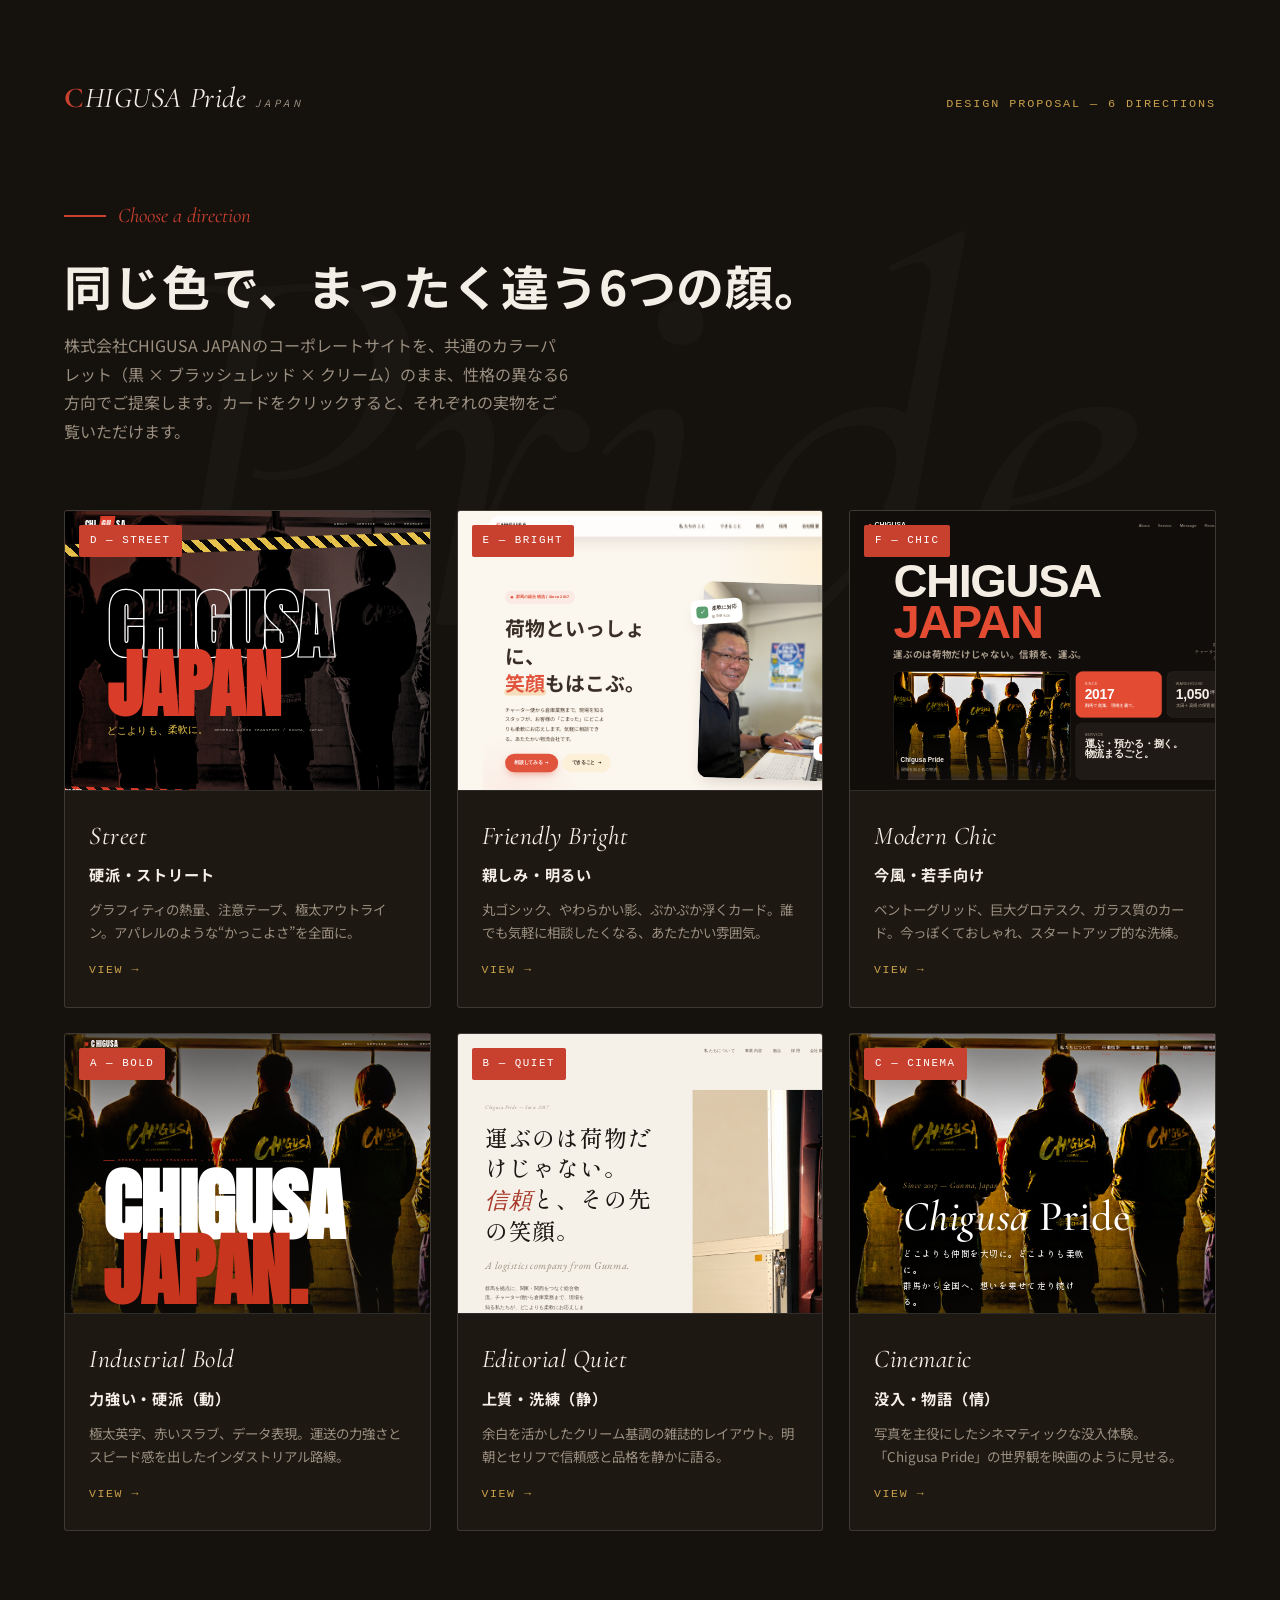
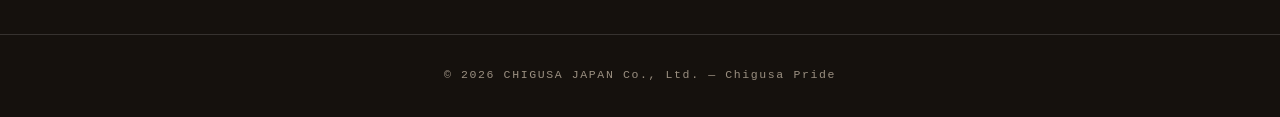
==== index.html @ 4815168a "CHIGUSA JAPAN design proposal site (6 directions) Co-Authored-By: Claude Opus 4.8 (1M context) <nore" ====
<!DOCTYPE html>
<html lang="ja">
<head>
<meta charset="UTF-8">
<meta name="viewport" content="width=device-width, initial-scale=1.0">
<title>CHIGUSA JAPAN｜デザイン6パターン</title>
<link rel="preconnect" href="https://fonts.googleapis.com">
<link rel="preconnect" href="https://fonts.gstatic.com" crossorigin>
<link href="https://fonts.googleapis.com/css2?family=Cormorant+Garamond:ital,wght@0,500;0,600;1,500&family=Noto+Sans+JP:wght@400;500;700&family=Space+Mono&display=swap" rel="stylesheet">
<style>
  :root{
    --ink:#15110d;--ink-2:#1e1812;--paper:#f4efe6;--cream:#e7ddca;
    --red:#c8412f;--red-deep:#9a2415;--gold:#c9a14a;--muted:#9a8f80;
    --line:rgba(255,255,255,.14);
    --serif:"Cormorant Garamond",serif;--sans:"Noto Sans JP",sans-serif;--mono:"Space Mono",monospace;
  }
  *{box-sizing:border-box;margin:0;padding:0}
  body{background:var(--ink);color:var(--paper);font-family:var(--sans);line-height:1.8;-webkit-font-smoothing:antialiased;overflow-x:hidden}
  a{color:inherit;text-decoration:none}
  .bg-watermark{position:fixed;inset:0;display:flex;align-items:center;justify-content:center;font-family:var(--serif);font-style:italic;font-size:42vw;color:rgba(255,255,255,.022);pointer-events:none;z-index:0;white-space:nowrap}
  .wrap{position:relative;z-index:1;max-width:1480px;margin:0 auto;padding:clamp(40px,6vw,72px) clamp(22px,5vw,64px) clamp(60px,8vw,110px)}
  header.top{display:flex;justify-content:space-between;align-items:baseline;flex-wrap:wrap;gap:16px;margin-bottom:clamp(38px,6vw,72px)}
  .brand{font-family:var(--serif);font-style:italic;font-size:1.8rem;letter-spacing:.02em}
  .brand b{color:var(--red);font-style:normal}
  .brand .s{font-family:var(--sans);font-size:.62rem;letter-spacing:.42em;color:var(--muted);text-transform:uppercase;margin-left:8px}
  header.top .meta{font-family:var(--mono);font-size:.74rem;letter-spacing:.16em;color:var(--gold)}
  .intro{margin-bottom:clamp(38px,6vw,64px);max-width:780px}
  .intro .kick{font-family:var(--serif);font-style:italic;color:var(--red);font-size:1.3rem;display:inline-flex;align-items:center;gap:12px}
  .intro .kick::before{content:"";width:42px;height:1.5px;background:var(--red)}
  .intro h1{font-family:var(--sans);font-weight:700;font-size:clamp(1.8rem,4.5vw,3rem);line-height:1.3;letter-spacing:.02em;margin:.4em 0 .3em}
  .intro p{color:var(--muted);max-width:56ch}
  .grid{display:grid;grid-template-columns:repeat(3,1fr);gap:clamp(16px,2vw,26px)}
  .card{display:block;background:var(--ink-2);border:1px solid var(--line);border-radius:3px;overflow:hidden;transition:transform .5s cubic-bezier(.22,.61,.36,1),box-shadow .5s,border-color .5s}
  .card:hover{transform:translateY(-8px);box-shadow:0 40px 80px rgba(0,0,0,.5);border-color:var(--red)}
  .preview{position:relative;height:280px;overflow:hidden;background:#0c0a07;border-bottom:1px solid var(--line)}
  .preview iframe{position:absolute;top:0;left:0;width:1440px;height:1010px;border:0;transform:scale(.31);transform-origin:top left;pointer-events:none}
  .preview .veil{position:absolute;inset:0;z-index:2}
  .preview .tag{position:absolute;top:14px;left:14px;z-index:3;font-family:var(--mono);font-size:.68rem;letter-spacing:.14em;background:var(--red);color:#fff;padding:6px 11px;border-radius:2px}
  .card .body{padding:22px 24px 26px}
  .card .body .ttl{font-family:var(--serif);font-style:italic;font-size:1.6rem;letter-spacing:.02em}
  .card .body .jp{font-weight:700;letter-spacing:.05em;margin-top:2px;font-size:.95rem}
  .card .body p{color:var(--muted);font-size:.84rem;margin-top:10px;line-height:1.7}
  .card .body .go{display:inline-flex;align-items:center;gap:10px;margin-top:16px;font-family:var(--mono);font-size:.72rem;letter-spacing:.14em;color:var(--gold);transition:gap .35s}
  .card:hover .body .go{gap:18px}
  footer{position:relative;z-index:1;text-align:center;padding:30px;font-family:var(--mono);font-size:.72rem;letter-spacing:.14em;color:var(--muted);border-top:1px solid var(--line)}
  @media(max-width:1000px){.grid{grid-template-columns:repeat(2,1fr)}.preview iframe{transform:scale(.36);width:1280px}}
  @media(max-width:640px){.grid{grid-template-columns:1fr;max-width:480px;margin:0 auto}.preview{height:300px}.preview iframe{transform:scale(.34)}}
</style>
</head>
<body>
<div class="bg-watermark" aria-hidden="true">Pride</div>
<div class="wrap">
  <header class="top">
    <div class="brand"><b>C</b>HIGUSA Pride<span class="s">Japan</span></div>
    <div class="meta">DESIGN PROPOSAL — 6 DIRECTIONS</div>
  </header>

  <div class="intro">
    <span class="kick">Choose a direction</span>
    <h1>同じ色で、まったく違う6つの顔。</h1>
    <p>株式会社CHIGUSA JAPANのコーポレートサイトを、共通のカラーパレット（黒 × ブラッシュレッド × クリーム）のまま、性格の異なる6方向でご提案します。カードをクリックすると、それぞれの実物をご覧いただけます。</p>
  </div>

  <div class="grid">
    <a class="card" href="pattern-street.html">
      <div class="preview"><span class="tag">D — STREET</span><iframe src="pattern-street.html" scrolling="no" title="D" loading="lazy"></iframe><span class="veil"></span></div>
      <div class="body"><div class="ttl">Street</div><div class="jp">硬派・ストリート</div><p>グラフィティの熱量、注意テープ、極太アウトライン。アパレルのような“かっこよさ”を全面に。</p><span class="go">VIEW →</span></div>
    </a>

    <a class="card" href="pattern-friendly.html">
      <div class="preview"><span class="tag">E — BRIGHT</span><iframe src="pattern-friendly.html" scrolling="no" title="E" loading="lazy"></iframe><span class="veil"></span></div>
      <div class="body"><div class="ttl">Friendly Bright</div><div class="jp">親しみ・明るい</div><p>丸ゴシック、やわらかい影、ぷかぷか浮くカード。誰でも気軽に相談したくなる、あたたかい雰囲気。</p><span class="go">VIEW →</span></div>
    </a>

    <a class="card" href="pattern-modern.html">
      <div class="preview"><span class="tag">F — CHIC</span><iframe src="pattern-modern.html" scrolling="no" title="F" loading="lazy"></iframe><span class="veil"></span></div>
      <div class="body"><div class="ttl">Modern Chic</div><div class="jp">今風・若手向け</div><p>ベントーグリッド、巨大グロテスク、ガラス質のカード。今っぽくておしゃれ、スタートアップ的な洗練。</p><span class="go">VIEW →</span></div>
    </a>

    <a class="card" href="pattern-bold.html">
      <div class="preview"><span class="tag">A — BOLD</span><iframe src="pattern-bold.html" scrolling="no" title="A" loading="lazy"></iframe><span class="veil"></span></div>
      <div class="body"><div class="ttl">Industrial Bold</div><div class="jp">力強い・硬派（動）</div><p>極太英字、赤いスラブ、データ表現。運送の力強さとスピード感を出したインダストリアル路線。</p><span class="go">VIEW →</span></div>
    </a>

    <a class="card" href="pattern-editorial.html">
      <div class="preview"><span class="tag">B — QUIET</span><iframe src="pattern-editorial.html" scrolling="no" title="B" loading="lazy"></iframe><span class="veil"></span></div>
      <div class="body"><div class="ttl">Editorial Quiet</div><div class="jp">上質・洗練（静）</div><p>余白を活かしたクリーム基調の雑誌的レイアウト。明朝とセリフで信頼感と品格を静かに語る。</p><span class="go">VIEW →</span></div>
    </a>

    <a class="card" href="pattern-cinematic.html">
      <div class="preview"><span class="tag">C — CINEMA</span><iframe src="pattern-cinematic.html" scrolling="no" title="C" loading="lazy"></iframe><span class="veil"></span></div>
      <div class="body"><div class="ttl">Cinematic</div><div class="jp">没入・物語（情）</div><p>写真を主役にしたシネマティックな没入体験。「Chigusa Pride」の世界観を映画のように見せる。</p><span class="go">VIEW →</span></div>
    </a>
  </div>
</div>
<footer>© 2026 CHIGUSA JAPAN Co., Ltd. — Chigusa Pride</footer>
</body>
</html>
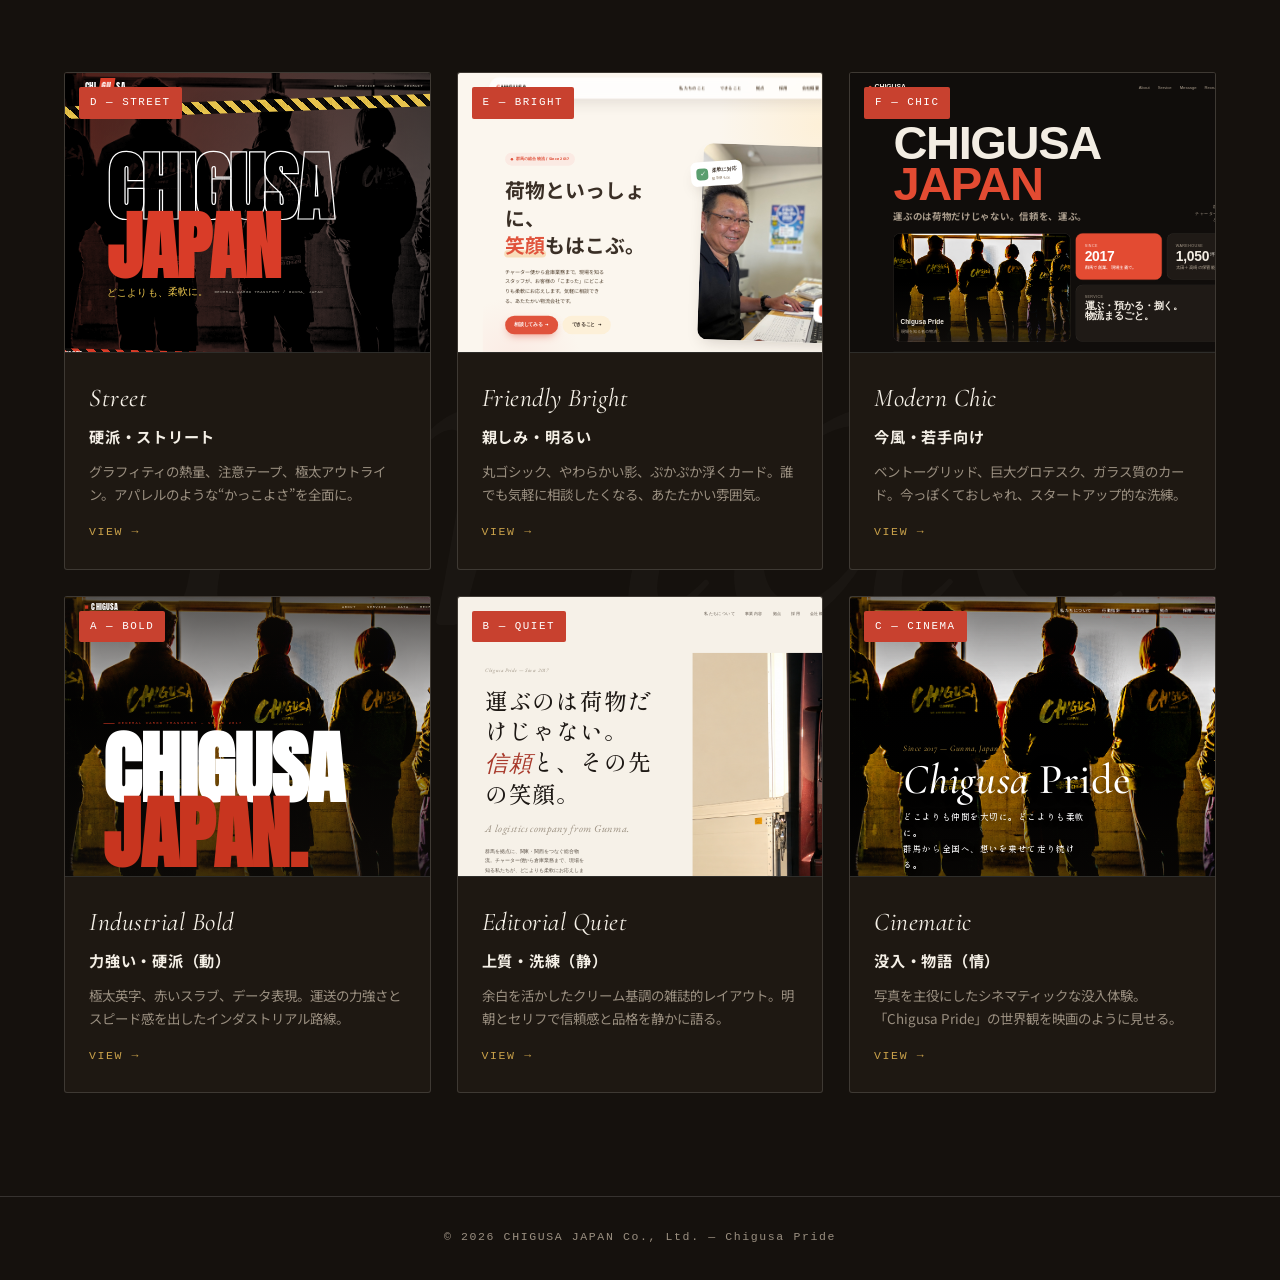
==== commit 2da69493: "Simplify index to a plain gallery (remove header and intro copy) Co-Authored-By: Claude Opus 4.8 (1M" ====
--- a/index.html
+++ b/index.html
@@ -50,17 +50,6 @@
 <body>
 <div class="bg-watermark" aria-hidden="true">Pride</div>
 <div class="wrap">
-  <header class="top">
-    <div class="brand"><b>C</b>HIGUSA Pride<span class="s">Japan</span></div>
-    <div class="meta">DESIGN PROPOSAL — 6 DIRECTIONS</div>
-  </header>
-
-  <div class="intro">
-    <span class="kick">Choose a direction</span>
-    <h1>同じ色で、まったく違う6つの顔。</h1>
-    <p>株式会社CHIGUSA JAPANのコーポレートサイトを、共通のカラーパレット（黒 × ブラッシュレッド × クリーム）のまま、性格の異なる6方向でご提案します。カードをクリックすると、それぞれの実物をご覧いただけます。</p>
-  </div>
-
   <div class="grid">
     <a class="card" href="pattern-street.html">
       <div class="preview"><span class="tag">D — STREET</span><iframe src="pattern-street.html" scrolling="no" title="D" loading="lazy"></iframe><span class="veil"></span></div>
